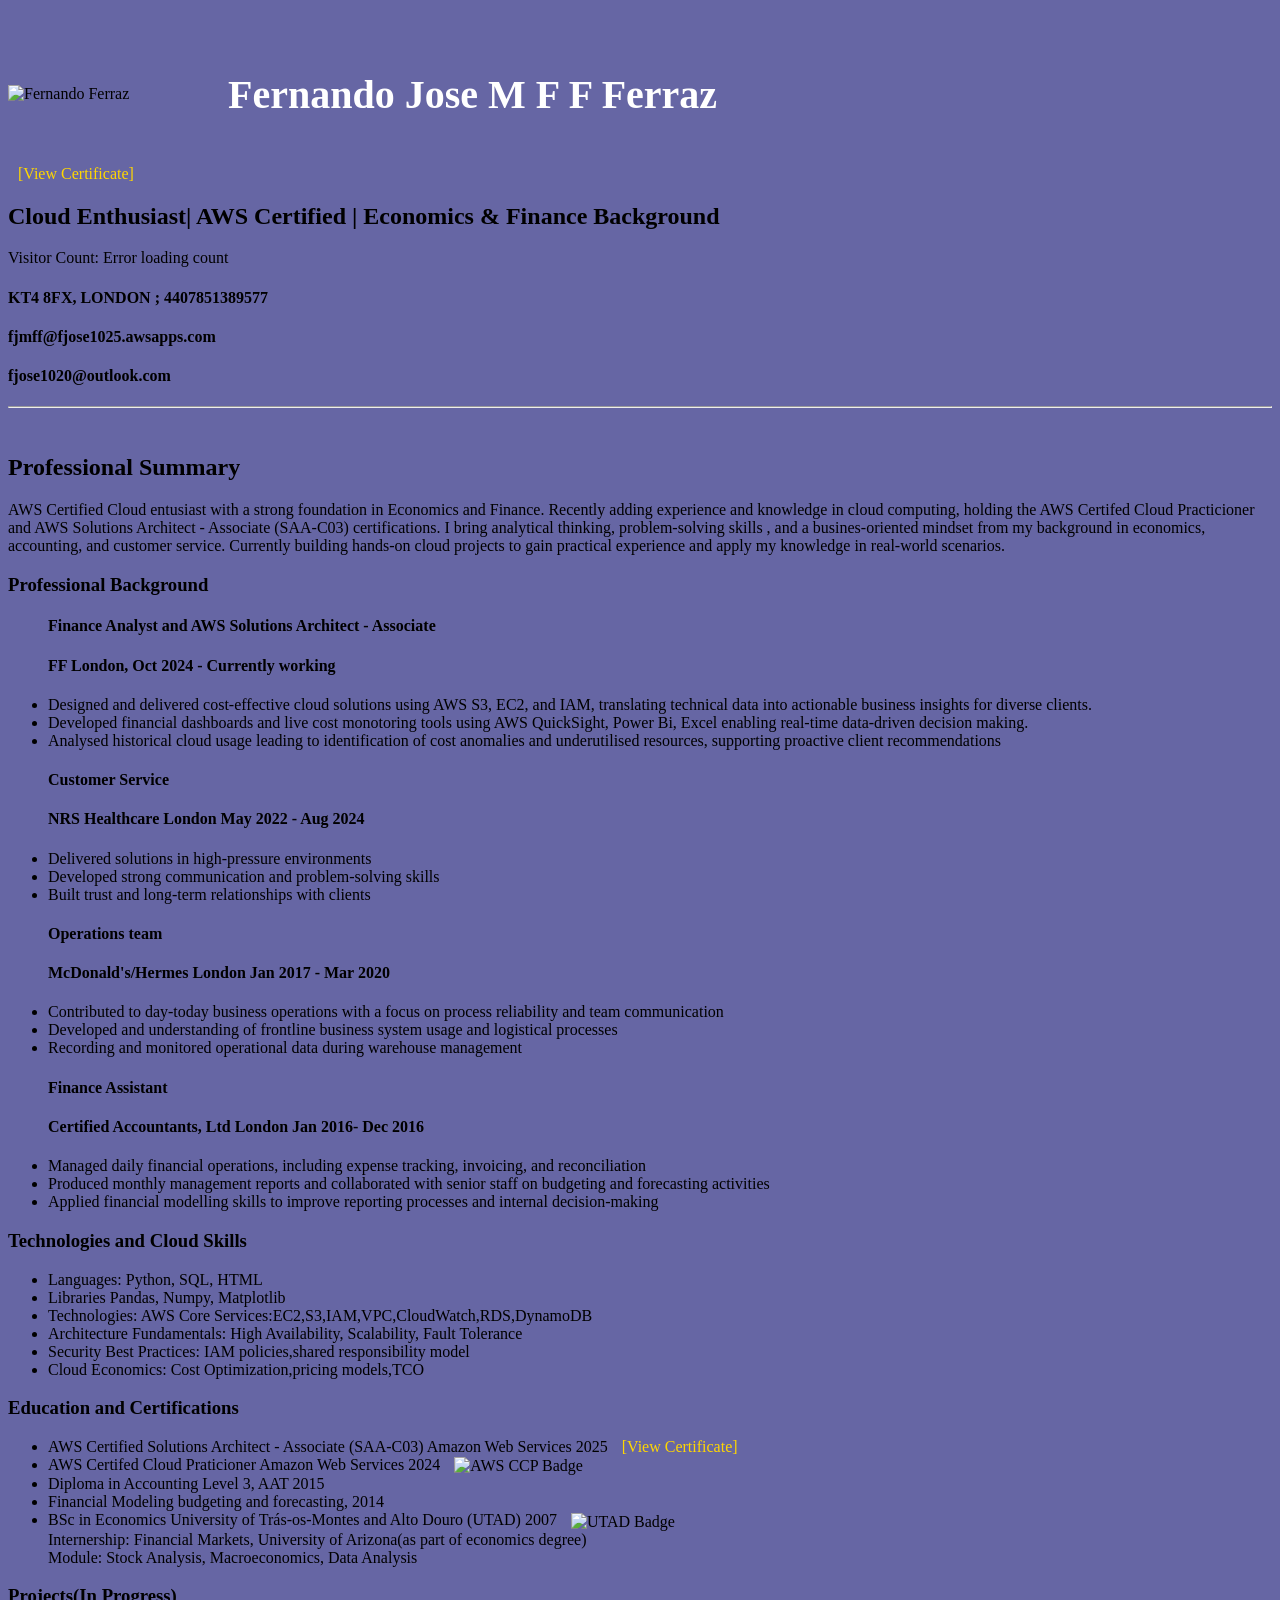
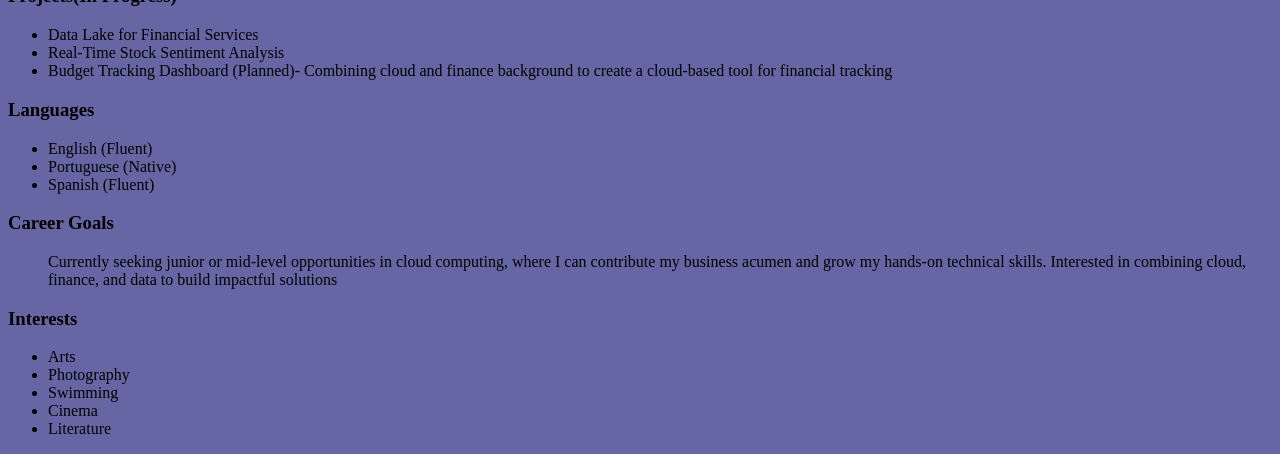
==== index.html @ d71dcdfb "Update CV website" ====
<!DOCTYPE html>
<html Lang="en">
<head>
</html><div id="header"></div>
<div class="left"></div>
<div class="stuff">
  <br><br>
  <head>
          <style>
      body {
        background-color: rgb(102, 102, 164);
      }
      .header-section {
        display: flex;
        align-items: center;
        gap: 20px;
        margin-bottom: 20px;
      }
      .name {
        font-size: 2.5em;
        font-weight: bold;
        color: white;
      }
     </style>

<div class="header-section">
  <img src="https://cvfinal2-resume-277541735040-eu-west-2.s3.eu-west-2.amazonaws.com/fernando-photo.JPG" alt="Fernando Ferraz" width="200">
  <h1 class="name">Fernando Jose M F F Ferraz</h1>
</div>

<a href="https://cvfinal2-resume-277541735040-eu-west-2.s3.eu-west-2.amazonaws.com/AWSCertificate.pdf" target="_blank" style="margin-left: 10px; color: #FFD700; text-decoration: none;">[View Certificate]</a>


  </head>
  
  <h2>Cloud Enthusiast| AWS Certified | Economics & Finance Background</h2>
  <p>Visitor Count: <span id="visitor-count">Loading...</span></p>
  <h4> KT4 8FX, LONDON ; 4407851389577</h4>
       <h4>fjmff@fjose1025.awsapps.com</h4>
       <h4>fjose1020@outlook.com</h4>


  </h2>
  <hr />
  <br>
  <h2>Professional Summary</h2>
  <p>AWS Certified Cloud entusiast with a strong foundation in Economics and Finance. Recently adding experience and knowledge in cloud computing, holding the AWS
  Certifed Cloud Practicioner and AWS Solutions Architect - Associate (SAA-C03) certifications. I bring analytical thinking, problem-solving skills
  , and a busines-oriented mindset from my background in economics, accounting, and customer service. Currently
  building hands-on cloud projects to gain practical experience and apply my knowledge in real-world scenarios.
  </p>
</p>
 </ul>
 <p class="head"><h3>Professional Background</h3></p>
  <ul>
    <P>
      <h4>Finance Analyst and AWS Solutions Architect - Associate</h4>
      <h4>FF London,  Oct 2024 - Currently working</h4>
   </p>
    <p>
    <li>Designed and delivered cost-effective cloud solutions using AWS S3, EC2, and IAM, translating
      technical data into actionable business insights for diverse clients.
    </li>
    <li>Developed financial dashboards and live cost monotoring tools using AWS QuickSight, Power Bi, Excel
      enabling real-time data-driven decision making.
    </li>
    <li>Analysed historical cloud usage leading to identification of cost anomalies and underutilised resources, supporting proactive client recommendations
    </li>
    </p>
    <p>
      <h4>Customer Service </h4>
      <h4>NRS Healthcare London May 2022 - Aug 2024</h4>
    </p>

    <p>
       <li>Delivered solutions in high-pressure environments</li>
       <li>Developed strong communication and problem-solving skills</li>
       <li>Built trust and long-term relationships with clients</li>
    </p>
      <h4>Operations team  </h4>
      <h4>McDonald's/Hermes London Jan 2017 - Mar 2020 </h4>

       <li>Contributed to day-today business operations with a focus on process reliability and team communication</li>
       <li>Developed and understanding of frontline business system usage and logistical processes</li>
       <li>Recording and monitored operational data during warehouse management</li>
   
       <h4>Finance Assistant  </h4>
       <h4>Certified Accountants, Ltd London Jan 2016- Dec 2016</h4>
       <p>
       <li>Managed daily financial operations, including expense tracking, invoicing, and reconciliation</li>
       <li>Produced monthly management reports and collaborated with senior staff on budgeting and forecasting activities</li>
        <li>Applied financial modelling skills to improve reporting processes and internal decision-making</li></pi>
        </ul>
      <h3>Technologies and Cloud Skills</h3>
  <ul>
    <li>Languages:                                         Python, SQL, HTML</li>
    <li>Libraries                                                  Pandas, Numpy, Matplotlib</li>
    <li>Technologies:               AWS Core Services:EC2,S3,IAM,VPC,CloudWatch,RDS,DynamoDB</li>
    <li>Architecture Fundamentals:           High Availability, Scalability, Fault Tolerance</li>
    <li>Security Best Practices:                    IAM policies,shared responsibility model</li>
    <li>Cloud Economics:                                Cost Optimization,pricing models,TCO</li>
</ul>
  
 <p>
  <h3>Education and Certifications</h3>
</p>
  <ul>
    <li>AWS Certified Solutions Architect - Associate (SAA-C03)
        Amazon Web Services 2025
        <a href="https://cvfinal2-resume-277541735040-eu-west-2.s3.eu-west-2.amazonaws.com/AWSCertificate.pdf" target="_blank" style="margin-left: 10px; color: #FFD700; text-decoration: none;">[View Certificate]</a>
    </li>
    <li>AWS Certifed Cloud Praticioner
        Amazon Web Services 2024
        <img src="path-to-your-ccp-badge.png" alt="AWS CCP Badge" width="80" style="margin-left: 10px; vertical-align: middle;">
    </li>
     <li>Diploma in Accounting Level 3, AAT 2015</li>
    </li>
    <li>Financial Modeling budgeting and forecasting, 2014
    </li>
     <li>BSc in Economics
        University of Trás-os-Montes and Alto Douro (UTAD) 2007
        <img src="path-to-your-university-badge.png" alt="UTAD Badge" width="80" style="margin-left: 10px; vertical-align: middle;">
           <br>Internership: Financial Markets, University of Arizona(as part of economics
           degree)
           <br>Module: Stock Analysis, Macroeconomics, Data Analysis</li>
          </ul>

  <h3>Projects(In Progress)</h3>
  <ul>
    

    <li>Data Lake for Financial Services</li>
    <li>Real-Time Stock Sentiment Analysis</li>
    </li>
    <li>Budget Tracking Dashboard (Planned)- Combining cloud and finance background
        to create a cloud-based tool for financial tracking
    </li>
  </ul> 
   
  
        <p class="head"><h3>Languages</h3></p>
  
        <ul>
        <li>English (Fluent)</li>

        <li>Portuguese (Native)</li>
        <li>Spanish (Fluent)</li>
        </ul>

  <p class="head"><h3>Career Goals</h3></p>
<p>
   <ul>
    Currently seeking junior or mid-level opportunities in cloud computing, where I can
    contribute my business acumen and grow my hands-on technical skills. Interested in 
    combining cloud, finance, and data to build impactful solutions
   </ul>
</p>



<p class="head"><h3>Interests</h3></p>
   <ul>
    <li>Arts</li>
    <li>Photography</li>
    <li>Swimming</li>
    <li>Cinema</li>
    <li>Literature</li>
  </ul>

<script>
// Fetch visitor count from API
fetch('https://w55qt4i61k.execute-api.eu-west-2.amazonaws.com/Prod/visitor-count/')
  .then(response => response.json())
  .then(data => {
    document.getElementById('visitor-count').textContent = data.count;
  })
  .catch(error => {
    console.error('Error:', error);
    document.getElementById('visitor-count').textContent = 'Error loading count';
  });
</script>
</body>
</html>
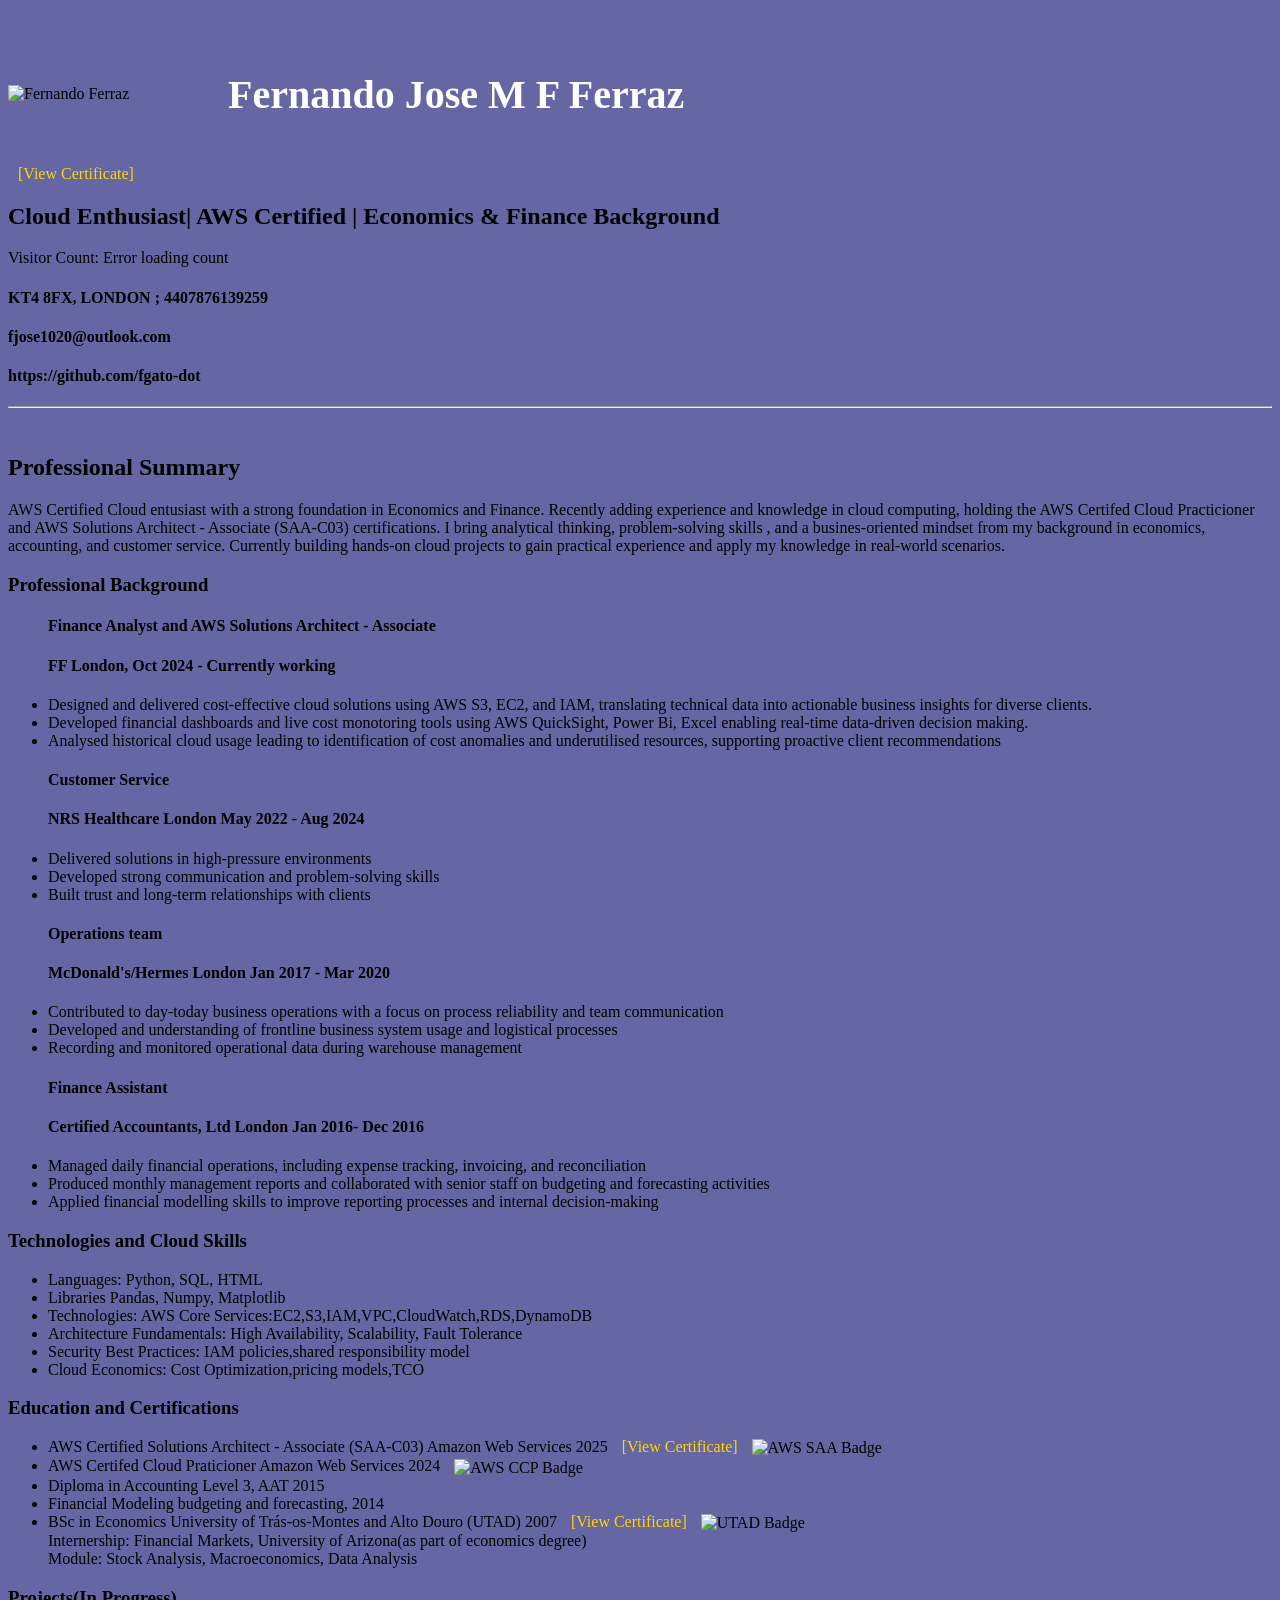
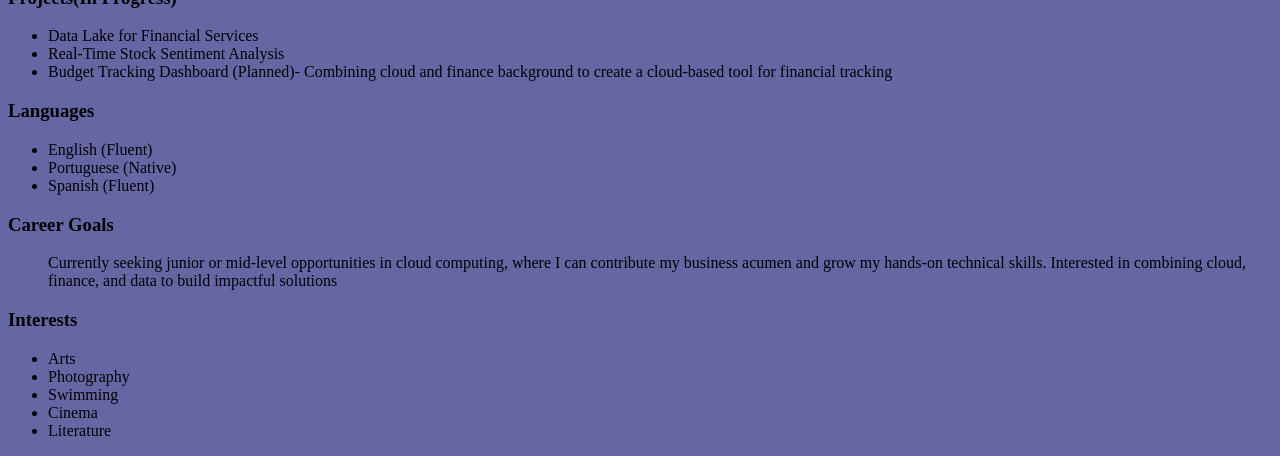
==== commit 2bb050ba: "Add files via upload" ====
--- a/index.html
+++ b/index.html
@@ -25,7 +25,7 @@
 
 <div class="header-section">
   <img src="https://cvfinal2-resume-277541735040-eu-west-2.s3.eu-west-2.amazonaws.com/fernando-photo.JPG" alt="Fernando Ferraz" width="200">
-  <h1 class="name">Fernando Jose M F F Ferraz</h1>
+  <h1 class="name">Fernando Jose M F Ferraz</h1>
 </div>
 
 <a href="https://cvfinal2-resume-277541735040-eu-west-2.s3.eu-west-2.amazonaws.com/AWSCertificate.pdf" target="_blank" style="margin-left: 10px; color: #FFD700; text-decoration: none;">[View Certificate]</a>
@@ -35,10 +35,11 @@
   
   <h2>Cloud Enthusiast| AWS Certified | Economics & Finance Background</h2>
   <p>Visitor Count: <span id="visitor-count">Loading...</span></p>
-  <h4> KT4 8FX, LONDON ; 4407851389577</h4>
-       <h4>fjmff@fjose1025.awsapps.com</h4>
+  <h4> KT4 8FX, LONDON ; 4407876139259</h4>
+      
        <h4>fjose1020@outlook.com</h4>
-
+       <h4>https://github.com/fgato-dot</h4>
+       
 
   </h2>
   <hr />
@@ -108,10 +109,11 @@
     <li>AWS Certified Solutions Architect - Associate (SAA-C03)
         Amazon Web Services 2025
         <a href="https://cvfinal2-resume-277541735040-eu-west-2.s3.eu-west-2.amazonaws.com/AWSCertificate.pdf" target="_blank" style="margin-left: 10px; color: #FFD700; text-decoration: none;">[View Certificate]</a>
+        <img src="https://cvfinal2-resume-277541735040-eu-west-2.s3.eu-west-2.amazonaws.com/aws-certified-solutions-architect-associate.png" alt="AWS SAA Badge" width="80" style="margin-left: 10px; vertical-align: middle;">
     </li>
     <li>AWS Certifed Cloud Praticioner
         Amazon Web Services 2024
-        <img src="path-to-your-ccp-badge.png" alt="AWS CCP Badge" width="80" style="margin-left: 10px; vertical-align: middle;">
+        <img src="https://cvfinal2-resume-277541735040-eu-west-2.s3.eu-west-2.amazonaws.com/aws-certified-cloud-practitioner.png" alt="AWS CCP Badge" width="80" style="margin-left: 10px; vertical-align: middle;">
     </li>
      <li>Diploma in Accounting Level 3, AAT 2015</li>
     </li>
@@ -119,7 +121,8 @@
     </li>
      <li>BSc in Economics
         University of Trás-os-Montes and Alto Douro (UTAD) 2007
-        <img src="path-to-your-university-badge.png" alt="UTAD Badge" width="80" style="margin-left: 10px; vertical-align: middle;">
+        <a href="https://cvfinal2-resume-277541735040-eu-west-2.s3.eu-west-2.amazonaws.com/My%20Economics%20Certificate.jpg" target="_blank" style="margin-left: 10px; color: #FFD700; text-decoration: none;">[View Certificate]</a>
+        <img src="https://cvfinal2-resume-277541735040-eu-west-2.s3.eu-west-2.amazonaws.com/Utad%20Badge.png" alt="UTAD Badge" width="80" style="margin-left: 10px; vertical-align: middle;">
            <br>Internership: Financial Markets, University of Arizona(as part of economics
            degree)
            <br>Module: Stock Analysis, Macroeconomics, Data Analysis</li>
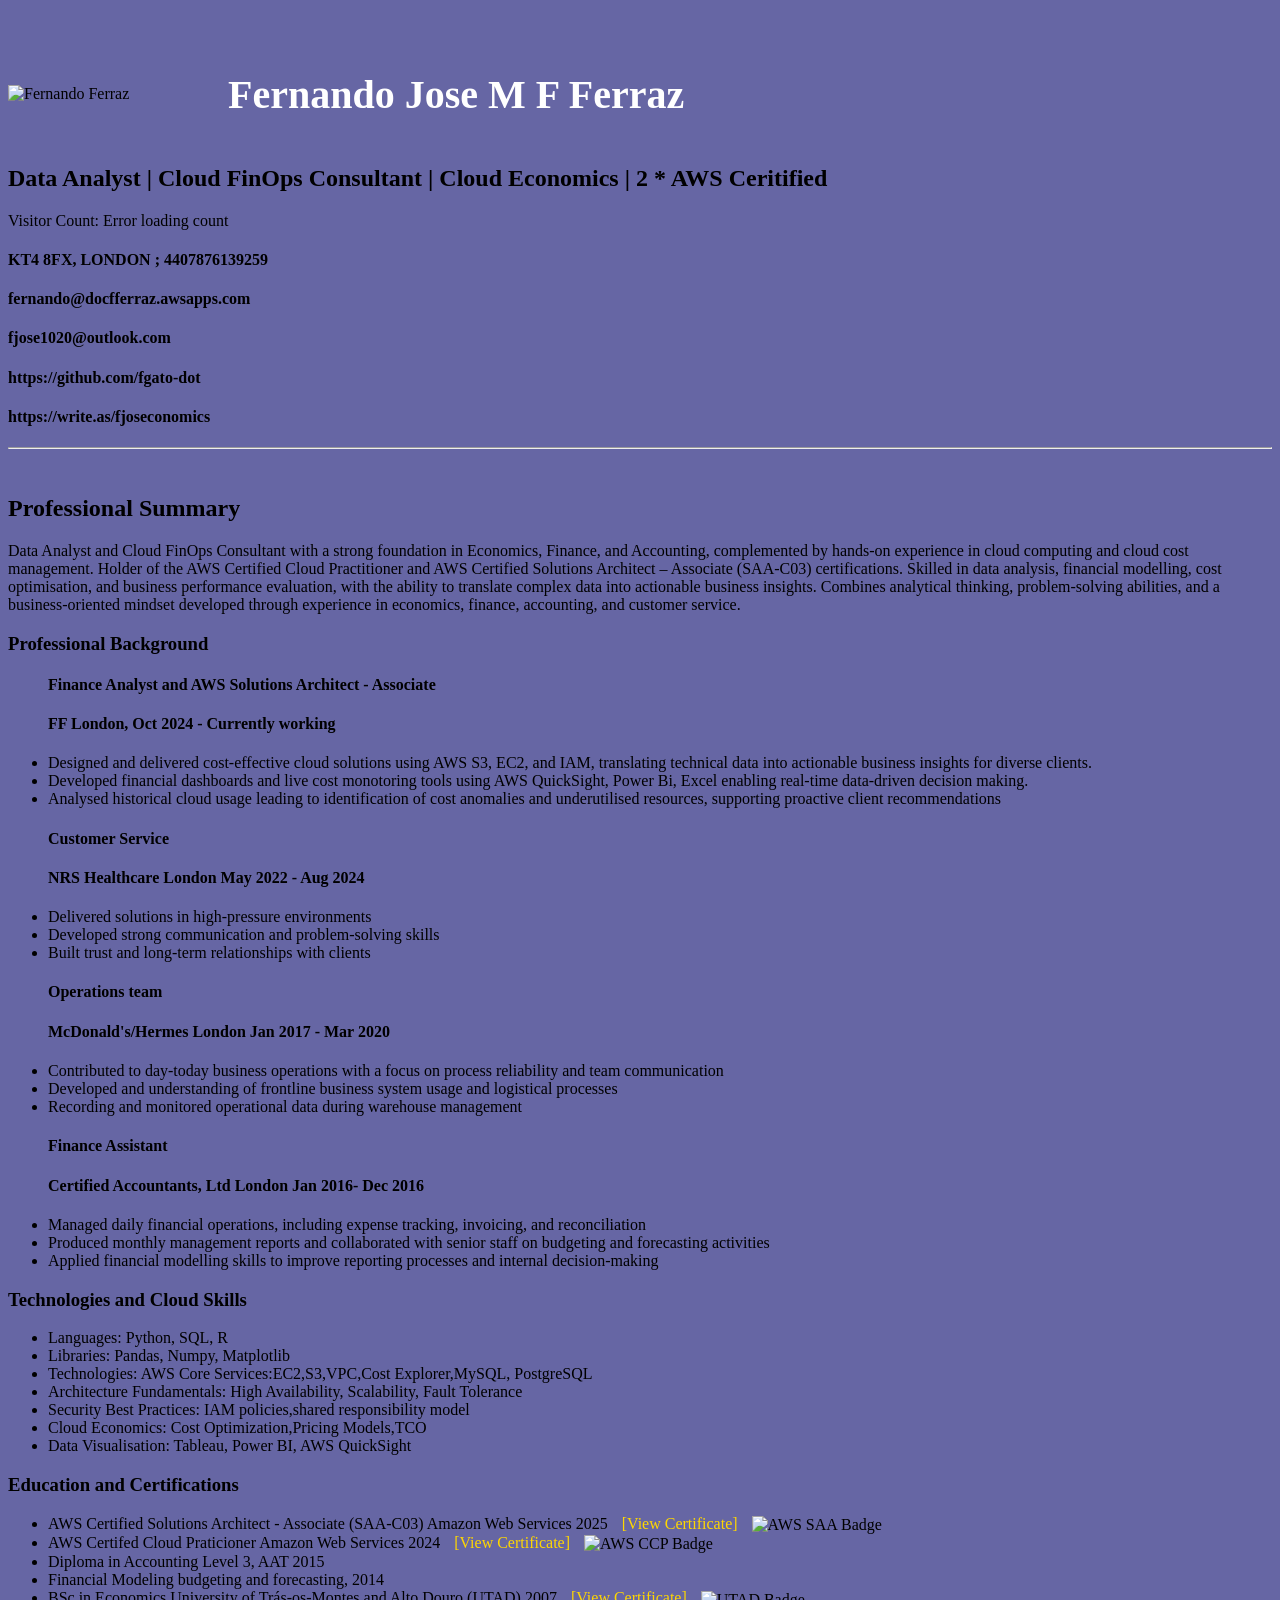
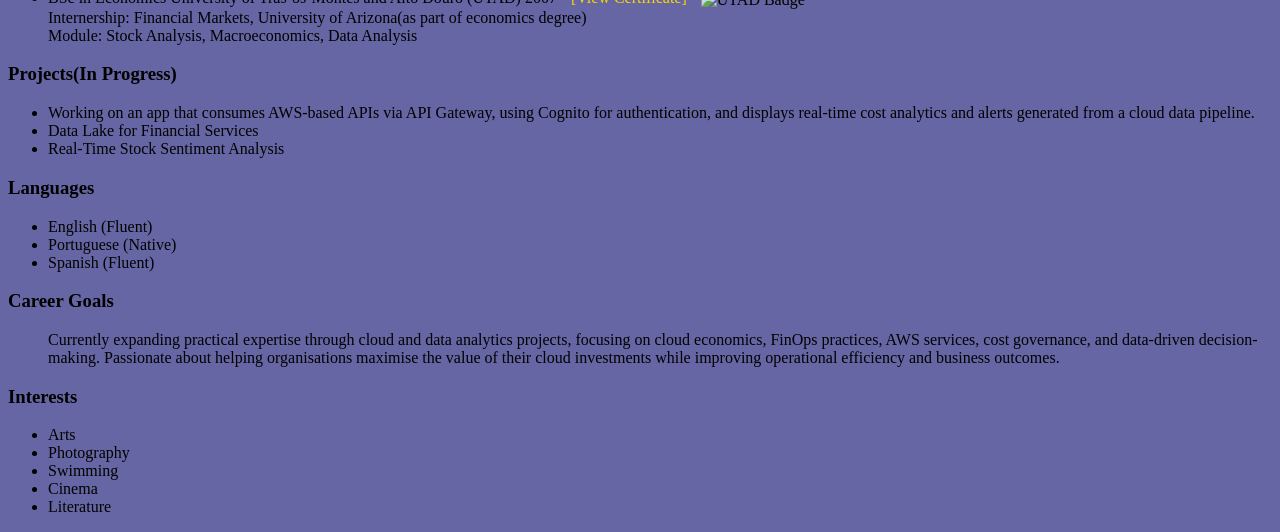
==== commit c18e7502: "Initial website upload" ====
--- a/index.html
+++ b/index.html
@@ -24,31 +24,33 @@
      </style>
 
 <div class="header-section">
-  <img src="https://cvfinal2-resume-277541735040-eu-west-2.s3.eu-west-2.amazonaws.com/fernando-photo.JPG" alt="Fernando Ferraz" width="200">
+  <img src="https://s3.eu-west-2.amazonaws.com/docfferraz.site/fernando-photo.JPG" alt="Fernando Ferraz" width="200">
   <h1 class="name">Fernando Jose M F Ferraz</h1>
 </div>
-
-<a href="https://cvfinal2-resume-277541735040-eu-west-2.s3.eu-west-2.amazonaws.com/AWSCertificate.pdf" target="_blank" style="margin-left: 10px; color: #FFD700; text-decoration: none;">[View Certificate]</a>
 
 
   </head>
   
-  <h2>Cloud Enthusiast| AWS Certified | Economics & Finance Background</h2>
+  <h2>Data Analyst | Cloud FinOps Consultant | Cloud Economics  | 2 * AWS Ceritified</h2>
   <p>Visitor Count: <span id="visitor-count">Loading...</span></p>
   <h4> KT4 8FX, LONDON ; 4407876139259</h4>
       
+       <h4>fernando@docfferraz.awsapps.com<h4></h4>
+
        <h4>fjose1020@outlook.com</h4>
+
        <h4>https://github.com/fgato-dot</h4>
+       <h4>https://write.as/fjoseconomics</h4>
+       
+       
        
 
   </h2>
   <hr />
   <br>
   <h2>Professional Summary</h2>
-  <p>AWS Certified Cloud entusiast with a strong foundation in Economics and Finance. Recently adding experience and knowledge in cloud computing, holding the AWS
-  Certifed Cloud Practicioner and AWS Solutions Architect - Associate (SAA-C03) certifications. I bring analytical thinking, problem-solving skills
-  , and a busines-oriented mindset from my background in economics, accounting, and customer service. Currently
-  building hands-on cloud projects to gain practical experience and apply my knowledge in real-world scenarios.
+  <p>Data Analyst and Cloud FinOps Consultant with a strong foundation in Economics, Finance, and Accounting, complemented by hands-on experience in cloud computing and cloud cost management. Holder of the AWS Certified Cloud Practitioner and AWS Certified Solutions Architect – Associate (SAA-C03) certifications.
+Skilled in data analysis, financial modelling, cost optimisation, and business performance evaluation, with the ability to translate complex data into actionable business insights. Combines analytical thinking, problem-solving abilities, and a business-oriented mindset developed through experience in economics, finance, accounting, and customer service.
   </p>
 </p>
  </ul>
@@ -94,12 +96,13 @@
         </ul>
       <h3>Technologies and Cloud Skills</h3>
   <ul>
-    <li>Languages:                                         Python, SQL, HTML</li>
-    <li>Libraries                                                  Pandas, Numpy, Matplotlib</li>
-    <li>Technologies:               AWS Core Services:EC2,S3,IAM,VPC,CloudWatch,RDS,DynamoDB</li>
+    <li>Languages:                                                            Python, SQL, R</li>
+    <li>Libraries:                                                 Pandas, Numpy, Matplotlib</li>
+    <li>Technologies:           AWS Core Services:EC2,S3,VPC,Cost Explorer,MySQL, PostgreSQL</li>
     <li>Architecture Fundamentals:           High Availability, Scalability, Fault Tolerance</li>
     <li>Security Best Practices:                    IAM policies,shared responsibility model</li>
-    <li>Cloud Economics:                                Cost Optimization,pricing models,TCO</li>
+    <li>Cloud Economics:                                Cost Optimization,Pricing Models,TCO</li>
+    <li>Data Visualisation:                                Tableau, Power BI, AWS QuickSight</li>
 </ul>
   
  <p>
@@ -108,12 +111,13 @@
   <ul>
     <li>AWS Certified Solutions Architect - Associate (SAA-C03)
         Amazon Web Services 2025
-        <a href="https://cvfinal2-resume-277541735040-eu-west-2.s3.eu-west-2.amazonaws.com/AWSCertificate.pdf" target="_blank" style="margin-left: 10px; color: #FFD700; text-decoration: none;">[View Certificate]</a>
-        <img src="https://cvfinal2-resume-277541735040-eu-west-2.s3.eu-west-2.amazonaws.com/aws-certified-solutions-architect-associate.png" alt="AWS SAA Badge" width="80" style="margin-left: 10px; vertical-align: middle;">
+        <a href="https://s3.eu-west-2.amazonaws.com/docfferraz.site/AWSCertificate.pdf" target="_blank" style="margin-left: 10px; color: #FFD700; text-decoration: none;">[View Certificate]</a>
+        <img src="https://s3.eu-west-2.amazonaws.com/docfferraz.site/aws-certified-solutions-architect-associate.png" alt="AWS SAA Badge" width="80" style="margin-left: 10px; vertical-align: middle;">
     </li>
     <li>AWS Certifed Cloud Praticioner
         Amazon Web Services 2024
-        <img src="https://cvfinal2-resume-277541735040-eu-west-2.s3.eu-west-2.amazonaws.com/aws-certified-cloud-practitioner.png" alt="AWS CCP Badge" width="80" style="margin-left: 10px; vertical-align: middle;">
+        <a href="https://s3.eu-west-2.amazonaws.com/docfferraz.site/AWSCloudPractitionerCertificate.pdf" target="_blank" style="margin-left: 10px; color: #FFD700; text-decoration: none;">[View Certificate]</a>
+        <img src="https://s3.eu-west-2.amazonaws.com/docfferraz.site/aws-certified-cloud-practitioner.png" alt="AWS CCP Badge" width="80" style="margin-left: 10px; vertical-align: middle;">
     </li>
      <li>Diploma in Accounting Level 3, AAT 2015</li>
     </li>
@@ -121,8 +125,8 @@
     </li>
      <li>BSc in Economics
         University of Trás-os-Montes and Alto Douro (UTAD) 2007
-        <a href="https://cvfinal2-resume-277541735040-eu-west-2.s3.eu-west-2.amazonaws.com/My%20Economics%20Certificate.jpg" target="_blank" style="margin-left: 10px; color: #FFD700; text-decoration: none;">[View Certificate]</a>
-        <img src="https://cvfinal2-resume-277541735040-eu-west-2.s3.eu-west-2.amazonaws.com/Utad%20Badge.png" alt="UTAD Badge" width="80" style="margin-left: 10px; vertical-align: middle;">
+        <a href="https://s3.eu-west-2.amazonaws.com/docfferraz.site/My%20Economics%20Certificate.jpg" target="_blank" style="margin-left: 10px; color: #FFD700; text-decoration: none;">[View Certificate]</a>
+        <img src="https://s3.eu-west-2.amazonaws.com/docfferraz.site/Utad%20Badge.png" alt="UTAD Badge" width="80" style="margin-left: 10px; vertical-align: middle;">
            <br>Internership: Financial Markets, University of Arizona(as part of economics
            degree)
            <br>Module: Stock Analysis, Macroeconomics, Data Analysis</li>
@@ -131,13 +135,10 @@
   <h3>Projects(In Progress)</h3>
   <ul>
     
-
+    <li>Working on an app that consumes AWS-based APIs via API Gateway, using Cognito for authentication, and displays real-time cost analytics and alerts generated from a cloud data pipeline.
     <li>Data Lake for Financial Services</li>
     <li>Real-Time Stock Sentiment Analysis</li>
-    </li>
-    <li>Budget Tracking Dashboard (Planned)- Combining cloud and finance background
-        to create a cloud-based tool for financial tracking
-    </li>
+    
   </ul> 
    
   
@@ -153,9 +154,7 @@
   <p class="head"><h3>Career Goals</h3></p>
 <p>
    <ul>
-    Currently seeking junior or mid-level opportunities in cloud computing, where I can
-    contribute my business acumen and grow my hands-on technical skills. Interested in 
-    combining cloud, finance, and data to build impactful solutions
+    Currently expanding practical expertise through cloud and data analytics projects, focusing on cloud economics, FinOps practices, AWS services, cost governance, and data-driven decision-making. Passionate about helping organisations maximise the value of their cloud investments while improving operational efficiency and business outcomes.
    </ul>
 </p>
 
@@ -172,7 +171,7 @@
 
 <script>
 // Fetch visitor count from API
-fetch('https://w55qt4i61k.execute-api.eu-west-2.amazonaws.com/Prod/visitor-count/')
+fetch('https://izisl1lxw4.execute-api.eu-west-2.amazonaws.com/visitor-count')
   .then(response => response.json())
   .then(data => {
     document.getElementById('visitor-count').textContent = data.count;
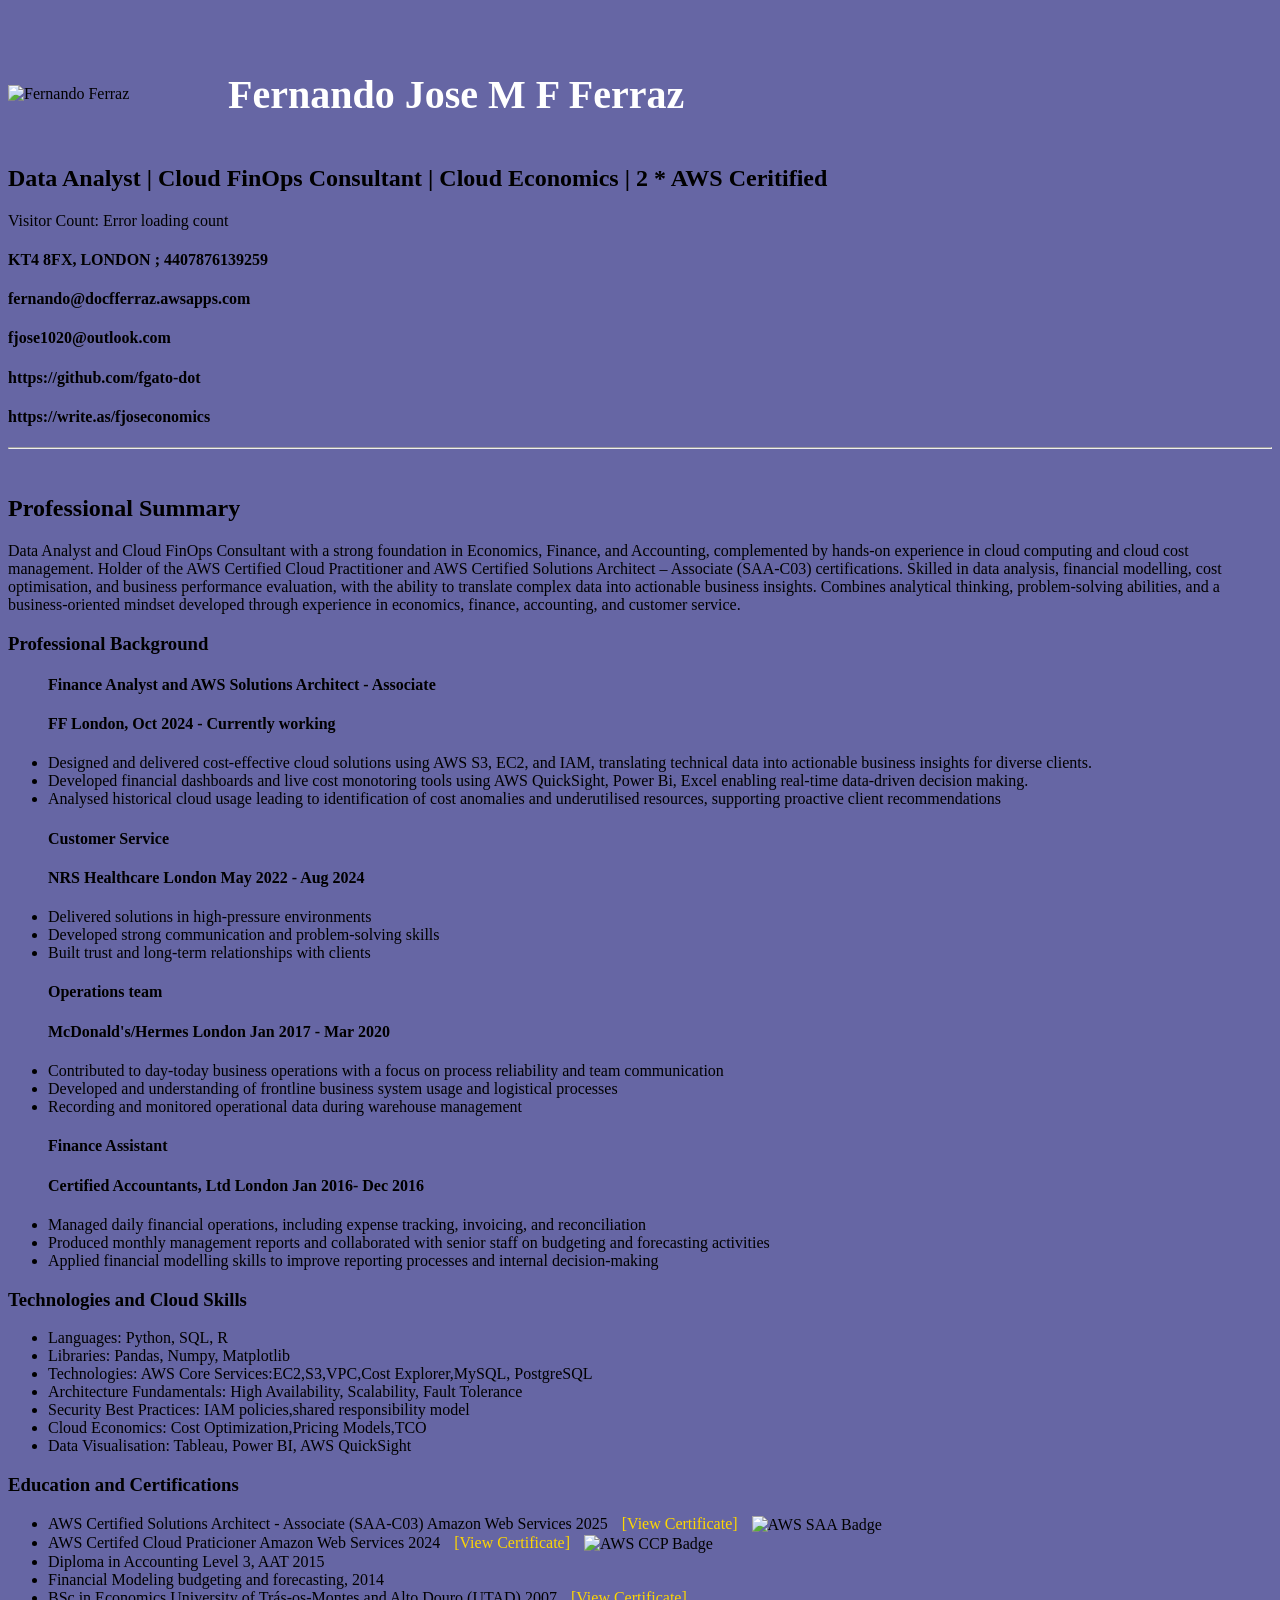
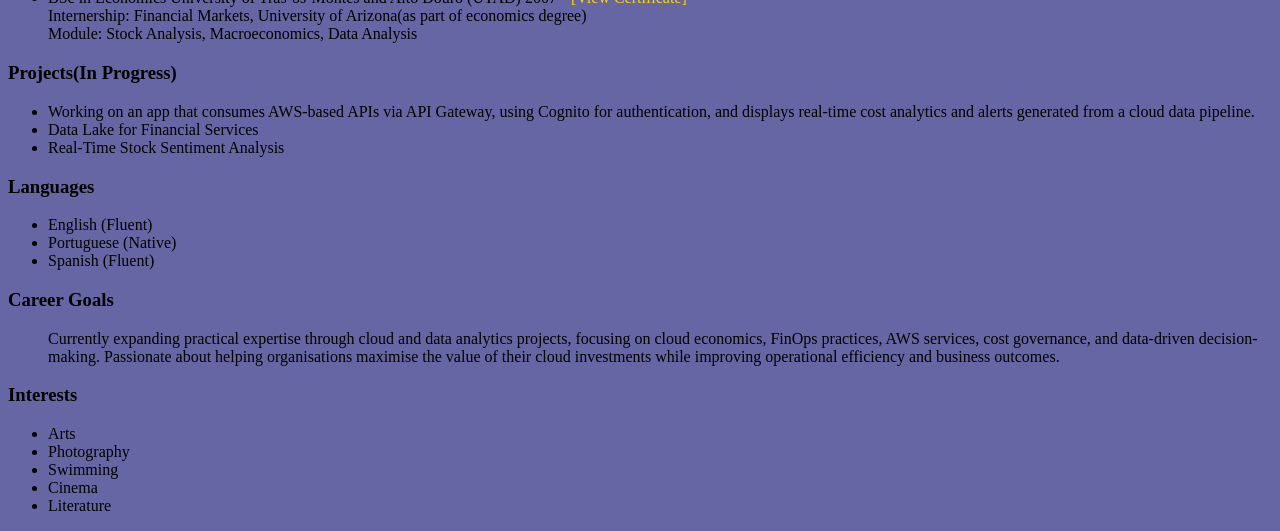
==== commit 4bbd1075: "Remove UTAD badge temporarily" ====
--- a/index.html
+++ b/index.html
@@ -24,7 +24,7 @@
      </style>
 
 <div class="header-section">
-  <img src="https://s3.eu-west-2.amazonaws.com/docfferraz.site/fernando-photo.JPG" alt="Fernando Ferraz" width="200">
+  <img src="https://s3.eu-west-2.amazonaws.com/docfferraz.site/fernando-photo.jpg" alt="Fernando Ferraz" width="200">
   <h1 class="name">Fernando Jose M F Ferraz</h1>
 </div>
 
@@ -126,7 +126,6 @@
      <li>BSc in Economics
         University of Trás-os-Montes and Alto Douro (UTAD) 2007
         <a href="https://s3.eu-west-2.amazonaws.com/docfferraz.site/My%20Economics%20Certificate.jpg" target="_blank" style="margin-left: 10px; color: #FFD700; text-decoration: none;">[View Certificate]</a>
-        <img src="https://s3.eu-west-2.amazonaws.com/docfferraz.site/Utad%20Badge.png" alt="UTAD Badge" width="80" style="margin-left: 10px; vertical-align: middle;">
            <br>Internership: Financial Markets, University of Arizona(as part of economics
            degree)
            <br>Module: Stock Analysis, Macroeconomics, Data Analysis</li>
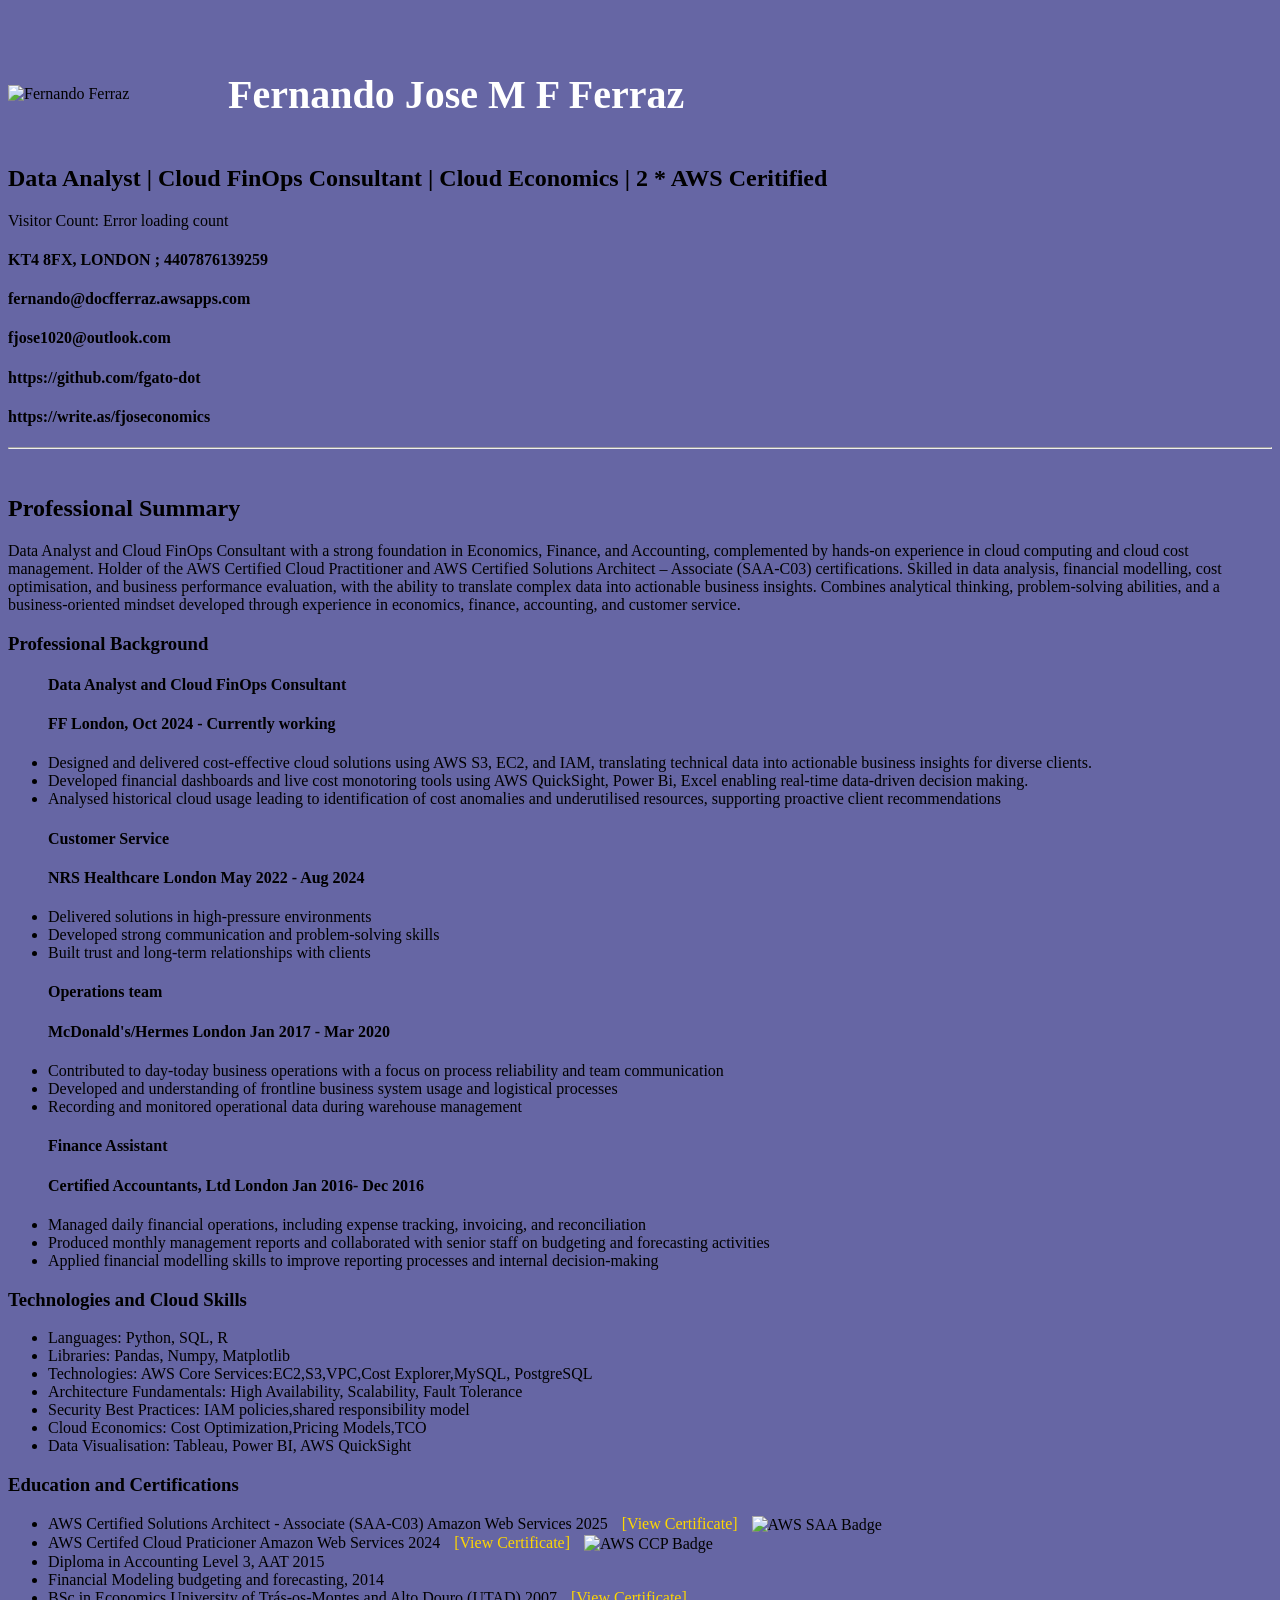
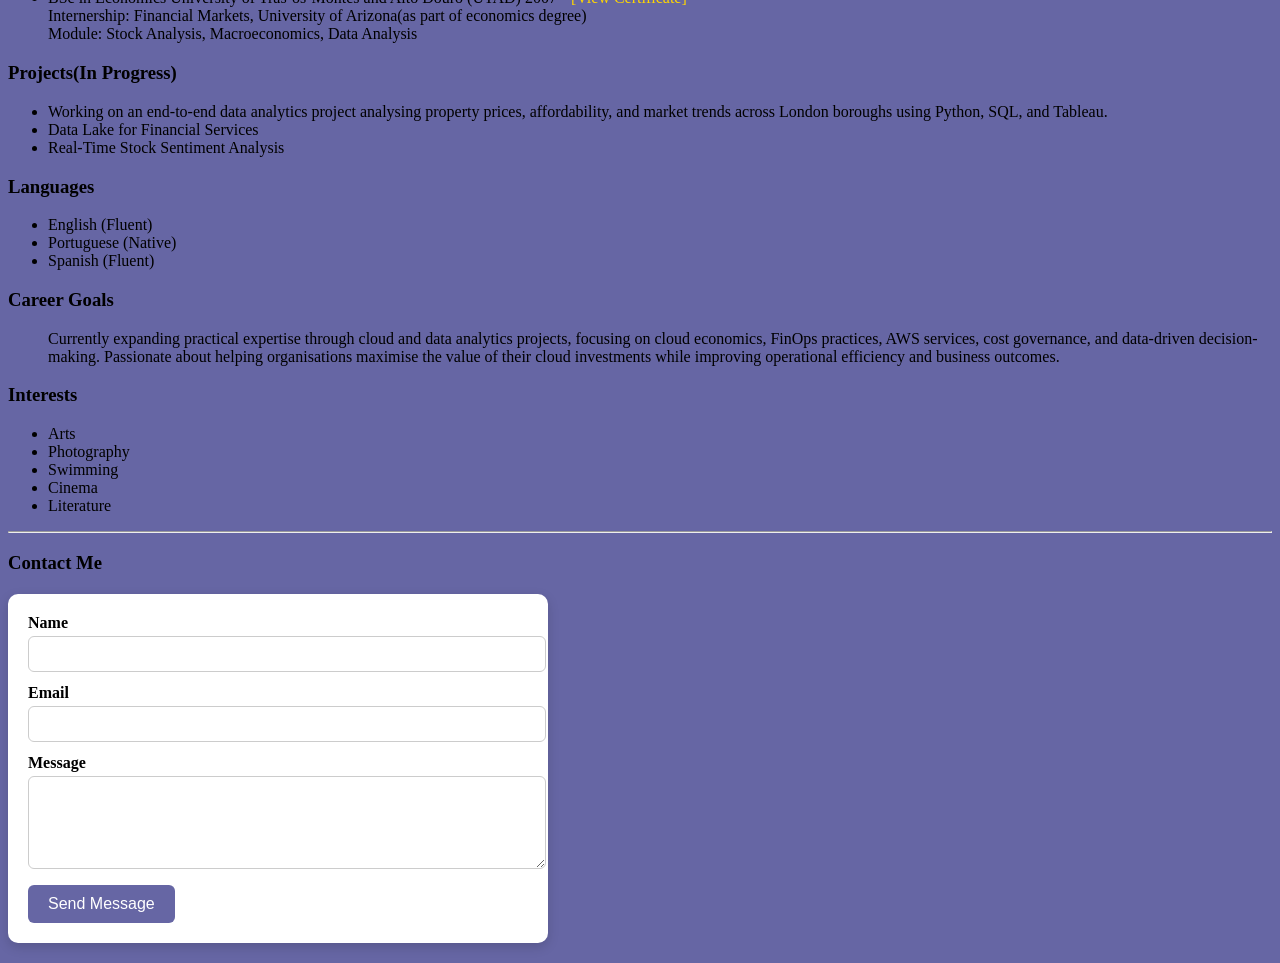
==== commit a1000448: "Add contact form with Formspree integration" ====
--- a/index.html
+++ b/index.html
@@ -57,7 +57,7 @@
  <p class="head"><h3>Professional Background</h3></p>
   <ul>
     <P>
-      <h4>Finance Analyst and AWS Solutions Architect - Associate</h4>
+      <h4>Data Analyst and Cloud FinOps Consultant</h4>
       <h4>FF London,  Oct 2024 - Currently working</h4>
    </p>
     <p>
@@ -134,7 +134,7 @@
   <h3>Projects(In Progress)</h3>
   <ul>
     
-    <li>Working on an app that consumes AWS-based APIs via API Gateway, using Cognito for authentication, and displays real-time cost analytics and alerts generated from a cloud data pipeline.
+    <li>Working on an end-to-end data analytics project analysing property prices, affordability, and market trends across London boroughs using Python, SQL, and Tableau.</li>
     <li>Data Lake for Financial Services</li>
     <li>Real-Time Stock Sentiment Analysis</li>
     
@@ -167,6 +167,29 @@
     <li>Cinema</li>
     <li>Literature</li>
   </ul>
+
+<hr />
+<h3>Contact Me</h3>
+<div style="background:#fff;padding:20px;border-radius:10px;max-width:500px;box-shadow:0 4px 12px rgba(0,0,0,0.15);margin:20px 0;">
+  <form action="https://formspree.io/f/maqroopo" method="POST">
+    <div style="margin-bottom:12px;">
+      <label style="display:block;font-weight:bold;margin-bottom:4px;">Name</label>
+      <input type="text" name="name" required style="width:100%;padding:8px;border:1px solid #ccc;border-radius:6px;font-size:1em;">
+    </div>
+    <div style="margin-bottom:12px;">
+      <label style="display:block;font-weight:bold;margin-bottom:4px;">Email</label>
+      <input type="email" name="email" required style="width:100%;padding:8px;border:1px solid #ccc;border-radius:6px;font-size:1em;">
+    </div>
+    <div style="margin-bottom:12px;">
+      <label style="display:block;font-weight:bold;margin-bottom:4px;">Message</label>
+      <textarea name="message" required rows="5" style="width:100%;padding:8px;border:1px solid #ccc;border-radius:6px;font-size:1em;resize:vertical;"></textarea>
+    </div>
+    <button type="submit" style="background:#6666a4;color:white;border:none;padding:10px 20px;border-radius:6px;font-size:1em;cursor:pointer;">Send Message</button>
+
+  </form>
+</div>
+
+
 
 <script>
 // Fetch visitor count from API
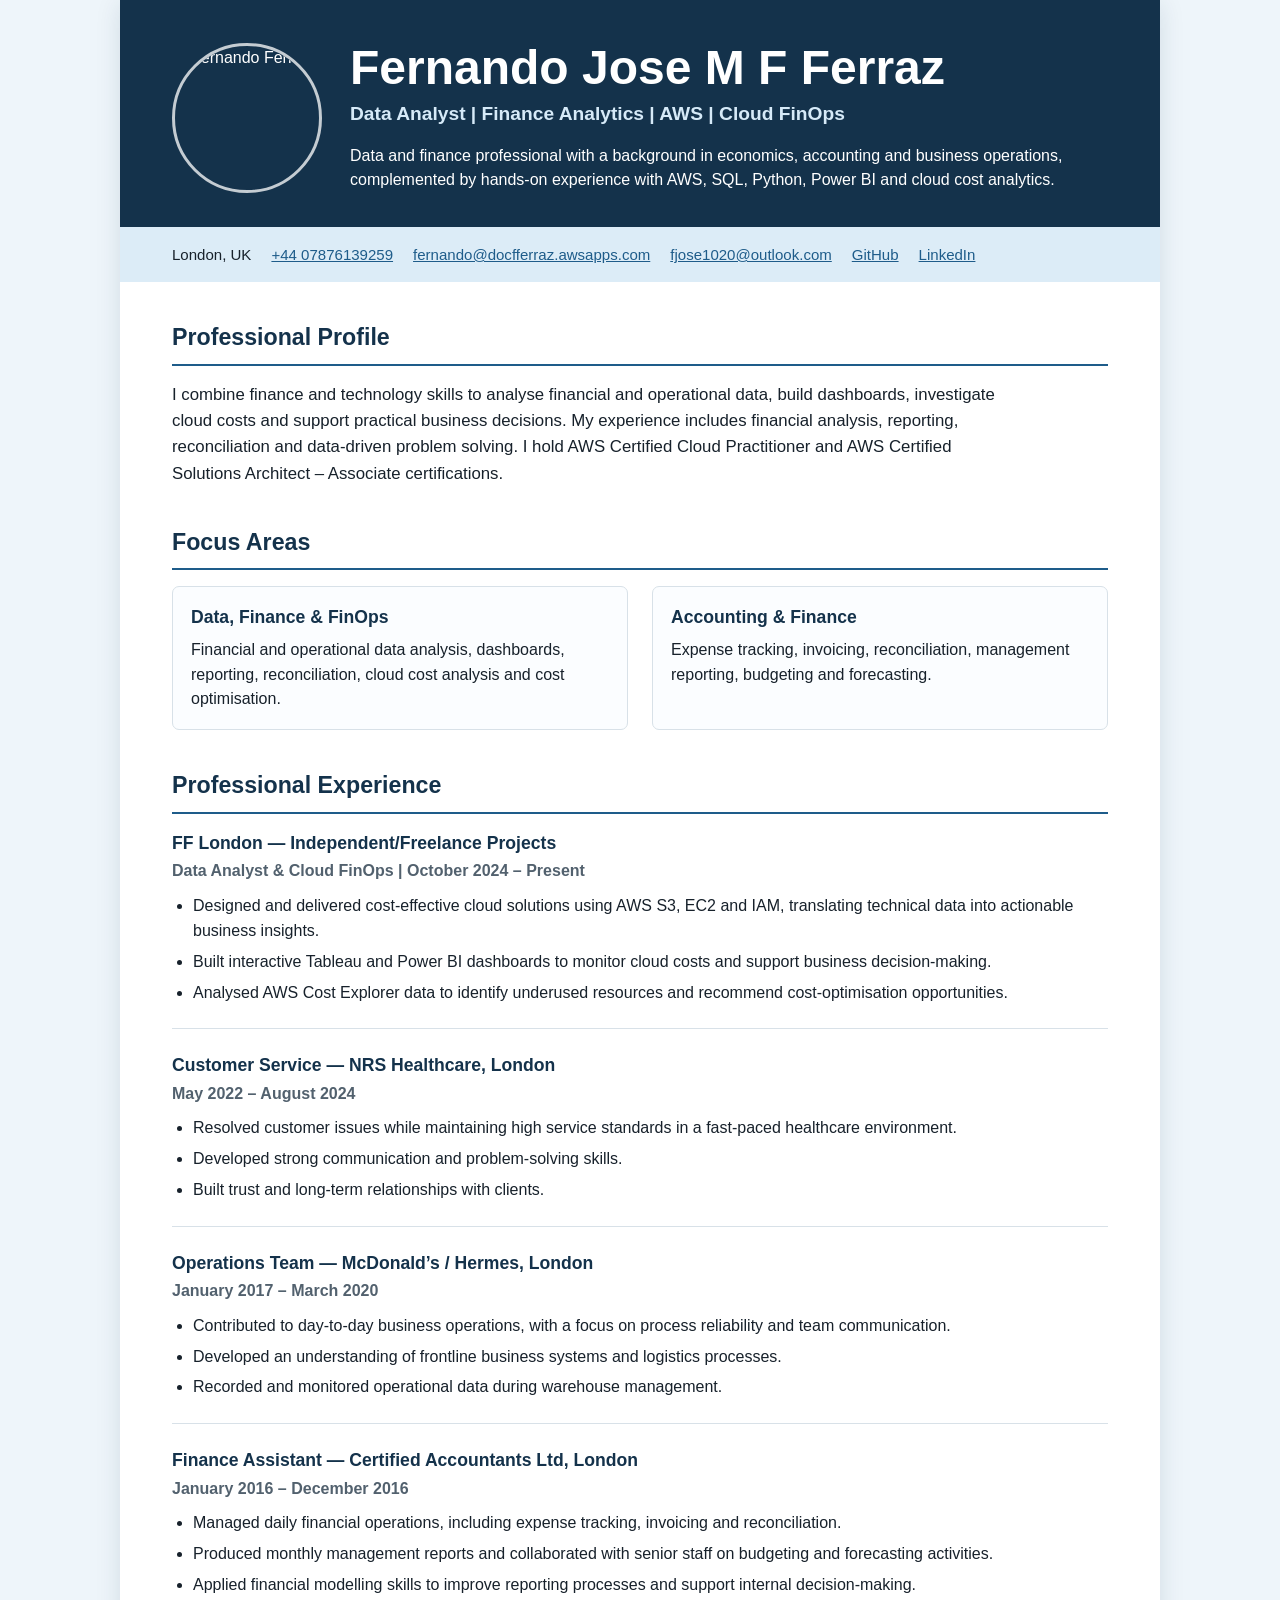
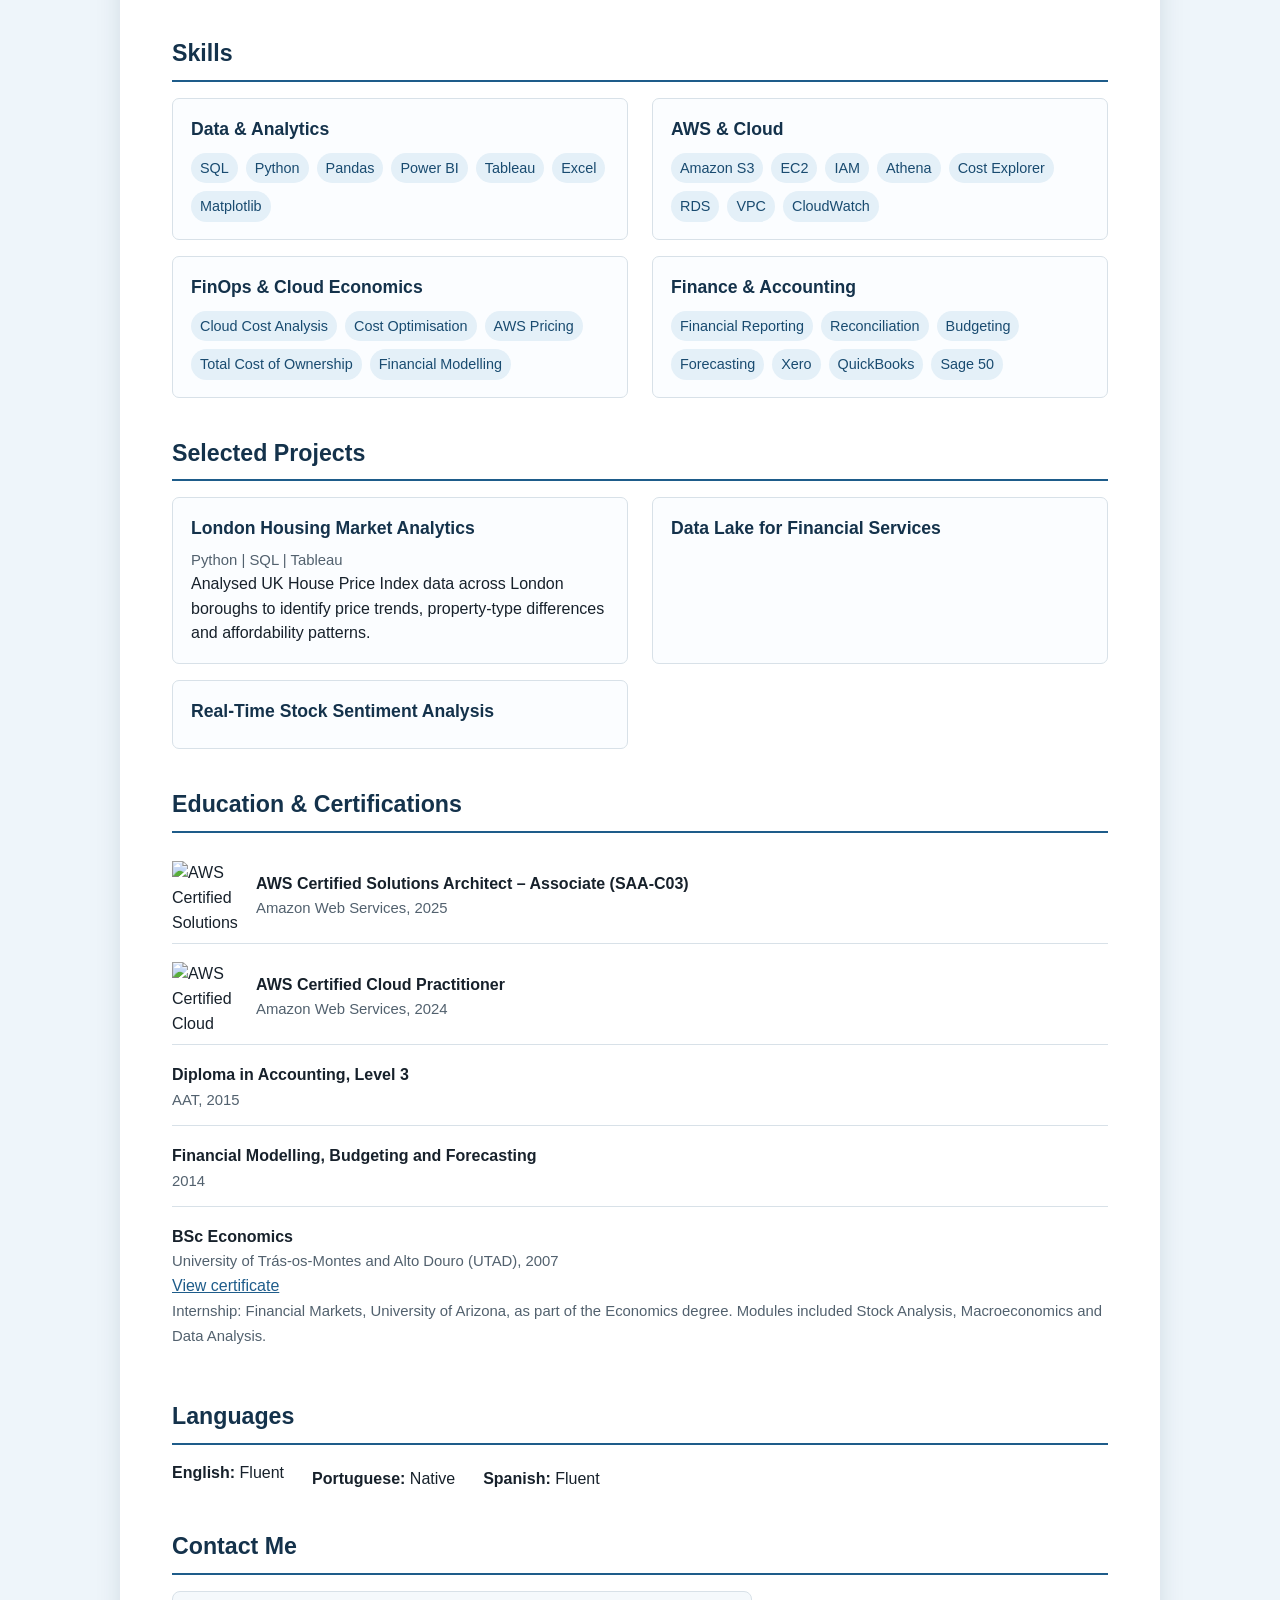
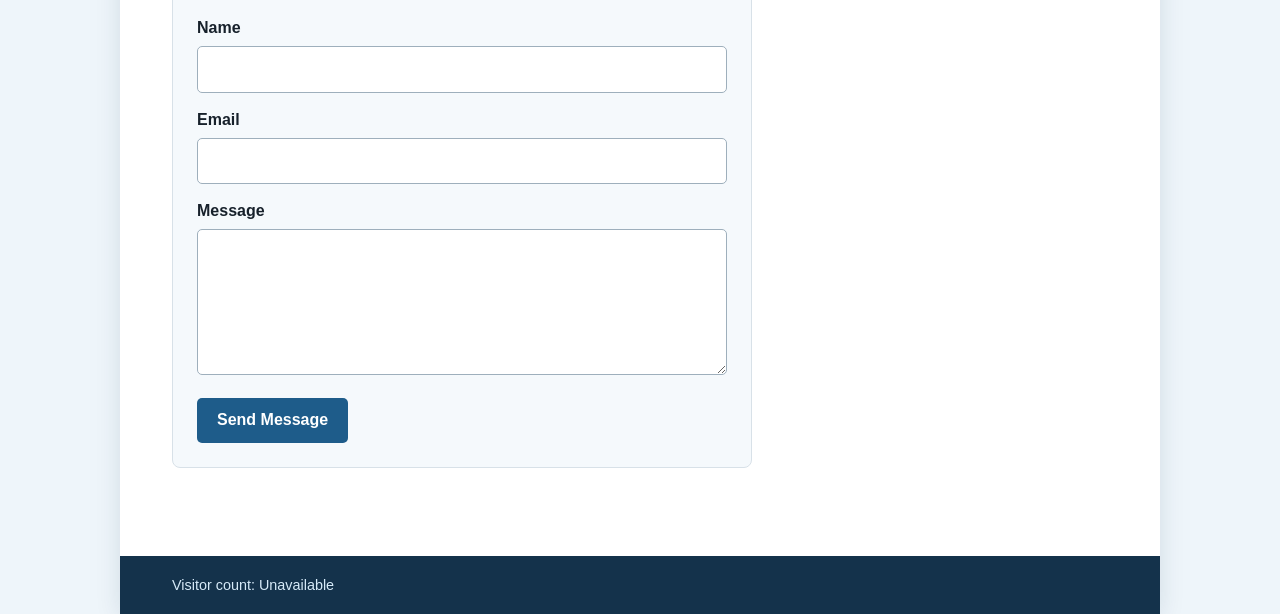
==== commit 296836e5: "cv replacement" ====
--- a/index.html
+++ b/index.html
@@ -1,207 +1,218 @@
 <!DOCTYPE html>
-<html Lang="en">
-<head>
-</html><div id="header"></div>
-<div class="left"></div>
-<div class="stuff">
-  <br><br>
-  <head>
-          <style>
-      body {
-        background-color: rgb(102, 102, 164);
-      }
-      .header-section {
-        display: flex;
-        align-items: center;
-        gap: 20px;
-        margin-bottom: 20px;
-      }
-      .name {
-        font-size: 2.5em;
-        font-weight: bold;
-        color: white;
-      }
-     </style>
-
-<div class="header-section">
-  <img src="https://s3.eu-west-2.amazonaws.com/docfferraz.site/fernando-photo.jpg" alt="Fernando Ferraz" width="200">
-  <h1 class="name">Fernando Jose M F Ferraz</h1>
-</div>
-
-
-  </head>
+<!-- saved from url=(0111)file:///C:/Users/Admin/Documents/Codex/2026-09-11/referenced-chatgpt-conversation-this-is-an/outputs/index.html -->
+<html lang="en-GB"><head><meta http-equiv="Content-Type" content="text/html; charset=UTF-8">
   
-  <h2>Data Analyst | Cloud FinOps Consultant | Cloud Economics  | 2 * AWS Ceritified</h2>
-  <p>Visitor Count: <span id="visitor-count">Loading...</span></p>
-  <h4> KT4 8FX, LONDON ; 4407876139259</h4>
-      
-       <h4>fernando@docfferraz.awsapps.com<h4></h4>
-
-       <h4>fjose1020@outlook.com</h4>
-
-       <h4>https://github.com/fgato-dot</h4>
-       <h4>https://write.as/fjoseconomics</h4>
-       
-       
-       
-
-  </h2>
-  <hr />
-  <br>
-  <h2>Professional Summary</h2>
-  <p>Data Analyst and Cloud FinOps Consultant with a strong foundation in Economics, Finance, and Accounting, complemented by hands-on experience in cloud computing and cloud cost management. Holder of the AWS Certified Cloud Practitioner and AWS Certified Solutions Architect – Associate (SAA-C03) certifications.
-Skilled in data analysis, financial modelling, cost optimisation, and business performance evaluation, with the ability to translate complex data into actionable business insights. Combines analytical thinking, problem-solving abilities, and a business-oriented mindset developed through experience in economics, finance, accounting, and customer service.
-  </p>
-</p>
- </ul>
- <p class="head"><h3>Professional Background</h3></p>
-  <ul>
-    <P>
-      <h4>Data Analyst and Cloud FinOps Consultant</h4>
-      <h4>FF London,  Oct 2024 - Currently working</h4>
-   </p>
-    <p>
-    <li>Designed and delivered cost-effective cloud solutions using AWS S3, EC2, and IAM, translating
-      technical data into actionable business insights for diverse clients.
-    </li>
-    <li>Developed financial dashboards and live cost monotoring tools using AWS QuickSight, Power Bi, Excel
-      enabling real-time data-driven decision making.
-    </li>
-    <li>Analysed historical cloud usage leading to identification of cost anomalies and underutilised resources, supporting proactive client recommendations
-    </li>
-    </p>
-    <p>
-      <h4>Customer Service </h4>
-      <h4>NRS Healthcare London May 2022 - Aug 2024</h4>
-    </p>
-
-    <p>
-       <li>Delivered solutions in high-pressure environments</li>
-       <li>Developed strong communication and problem-solving skills</li>
-       <li>Built trust and long-term relationships with clients</li>
-    </p>
-      <h4>Operations team  </h4>
-      <h4>McDonald's/Hermes London Jan 2017 - Mar 2020 </h4>
-
-       <li>Contributed to day-today business operations with a focus on process reliability and team communication</li>
-       <li>Developed and understanding of frontline business system usage and logistical processes</li>
-       <li>Recording and monitored operational data during warehouse management</li>
-   
-       <h4>Finance Assistant  </h4>
-       <h4>Certified Accountants, Ltd London Jan 2016- Dec 2016</h4>
-       <p>
-       <li>Managed daily financial operations, including expense tracking, invoicing, and reconciliation</li>
-       <li>Produced monthly management reports and collaborated with senior staff on budgeting and forecasting activities</li>
-        <li>Applied financial modelling skills to improve reporting processes and internal decision-making</li></pi>
+  <meta name="viewport" content="width=device-width, initial-scale=1">
+  <meta name="description" content="Online CV of Fernando Jose M F Ferraz — Data Analyst, Finance Analytics, AWS and Cloud FinOps.">
+  <title>Fernando Ferraz | Data Analyst, Finance Analytics &amp; AWS</title>
+  <style>
+    :root {
+      --navy: #14324b;
+      --blue: #1e5c8a;
+      --pale-blue: #eef5fa;
+      --ink: #17212b;
+      --muted: #52616e;
+      --line: #d8e1e8;
+      --white: #ffffff;
+    }
+
+    * { box-sizing: border-box; }
+    html { scroll-behavior: smooth; }
+    body {
+      margin: 0;
+      color: var(--ink);
+      background: var(--pale-blue);
+      font-family: Arial, Helvetica, sans-serif;
+      font-size: 16px;
+      line-height: 1.55;
+    }
+    a { color: var(--blue); }
+    a:hover { color: var(--navy); }
+    .page { max-width: 1040px; margin: 0 auto; background: var(--white); box-shadow: 0 3px 24px rgba(18, 48, 73, .12); }
+    .hero {
+      display: grid;
+      grid-template-columns: 150px 1fr;
+      gap: 28px;
+      align-items: center;
+      padding: 42px 52px 34px;
+      background: var(--navy);
+      color: var(--white);
+    }
+    .photo { width: 150px; height: 150px; border: 3px solid rgba(255,255,255,.75); border-radius: 50%; object-fit: cover; }
+    h1, h2, h3, p { margin-top: 0; }
+    h1 { margin-bottom: 4px; font-size: clamp(2rem, 5vw, 3rem); line-height: 1.1; }
+    .headline { margin-bottom: 15px; font-size: 1.2rem; font-weight: 700; color: #d6eaf8; }
+    .intro { max-width: 720px; margin-bottom: 0; }
+    .contact-bar { display: flex; flex-wrap: wrap; gap: 8px 20px; padding: 16px 52px; background: #dcecf7; font-size: .94rem; }
+    .contact-bar a { overflow-wrap: anywhere; }
+    main { padding: 38px 52px 50px; }
+    section { margin-bottom: 38px; }
+    h2 { margin-bottom: 16px; padding-bottom: 8px; border-bottom: 2px solid var(--blue); color: var(--navy); font-size: 1.45rem; }
+    h3 { margin-bottom: 2px; color: var(--navy); font-size: 1.1rem; }
+    .summary { max-width: 850px; font-size: 1.05rem; }
+    .focus-grid, .skills-grid, .project-grid { display: grid; grid-template-columns: repeat(2, minmax(0, 1fr)); gap: 16px 24px; }
+    .panel { padding: 17px 18px; border: 1px solid var(--line); border-radius: 7px; background: #fbfdff; }
+    .panel h3 { margin-bottom: 6px; }
+    .panel p { margin: 0; }
+    .role { padding: 0 0 23px; margin-bottom: 23px; border-bottom: 1px solid var(--line); }
+    .role:last-child { padding-bottom: 0; margin-bottom: 0; border-bottom: 0; }
+    .role-meta { margin-bottom: 10px; color: var(--muted); font-weight: 700; }
+    ul { margin: 10px 0 0; padding-left: 21px; }
+    li + li { margin-top: 6px; }
+    .tag-list { display: flex; flex-wrap: wrap; gap: 8px; list-style: none; padding: 0; }
+    .tag-list li { margin: 0; padding: 4px 9px; border-radius: 999px; background: #e4f0f8; color: #194b70; font-size: .9rem; }
+    .certifications { list-style: none; padding: 0; }
+    .certifications li { display: flex; gap: 14px; align-items: center; padding: 12px 0; border-bottom: 1px solid var(--line); }
+    .certifications li:last-child { border-bottom: 0; }
+    .badge { width: 70px; height: 70px; object-fit: contain; flex: 0 0 auto; }
+    .small { color: var(--muted); font-size: .93rem; }
+    .languages { display: flex; flex-wrap: wrap; gap: 10px 28px; list-style: none; padding: 0; }
+    .form-card { max-width: 580px; padding: 24px; border-radius: 8px; background: #f5f9fc; border: 1px solid var(--line); }
+    label { display: block; margin-bottom: 5px; font-weight: 700; }
+    input, textarea { width: 100%; padding: 10px; border: 1px solid #9eafbc; border-radius: 5px; font: inherit; }
+    textarea { resize: vertical; }
+    .field { margin-bottom: 15px; }
+    button { padding: 10px 20px; border: 0; border-radius: 5px; background: var(--blue); color: var(--white); font: inherit; font-weight: 700; cursor: pointer; }
+    button:hover { background: var(--navy); }
+    footer { padding: 18px 52px; background: var(--navy); color: #d6eaf8; font-size: .9rem; }
+    @media (max-width: 680px) {
+      .hero { grid-template-columns: 1fr; gap: 18px; padding: 32px 24px 28px; }
+      .photo { width: 120px; height: 120px; }
+      .contact-bar, main, footer { padding-left: 24px; padding-right: 24px; }
+      .focus-grid, .skills-grid, .project-grid { grid-template-columns: 1fr; }
+    }
+  </style>
+</head>
+<body>
+  <div class="page">
+    <header>
+      <div class="hero">
+        <img class="photo" src="./indexcv1_files/fernando-photo.jpg" alt="Fernando Ferraz">
+        <div>
+          <h1>Fernando Jose M F Ferraz</h1>
+          <p class="headline">Data Analyst | Finance Analytics | AWS | Cloud FinOps</p>
+          <p class="intro">Data and finance professional with a background in economics, accounting and business operations, complemented by hands-on experience with AWS, SQL, Python, Power BI and cloud cost analytics.</p>
+        </div>
+      </div>
+      <div class="contact-bar" aria-label="Contact details">
+        <span>London, UK</span>
+        <a href="tel:+4407876139259">+44 07876139259</a>
+        <a href="mailto:fernando@docfferraz.awsapps.com">fernando@docfferraz.awsapps.com</a>
+        <a href="mailto:fjose1020@outlook.com">fjose1020@outlook.com</a>
+        <a href="https://github.com/fgato-dot" target="_blank" rel="noopener noreferrer">GitHub</a>
+        <a href="https://linkedin.com/in/fernando-ferraz-ecocloud" target="_blank" rel="noopener noreferrer">LinkedIn</a>
+      </div>
+    </header>
+
+    <main>
+      <section aria-labelledby="profile">
+        <h2 id="profile">Professional Profile</h2>
+        <p class="summary">I combine finance and technology skills to analyse financial and operational data, build dashboards, investigate cloud costs and support practical business decisions. My experience includes financial analysis, reporting, reconciliation and data-driven problem solving. I hold AWS Certified Cloud Practitioner and AWS Certified Solutions Architect – Associate certifications.</p>
+      </section>
+
+      <section aria-labelledby="focus">
+        <h2 id="focus">Focus Areas</h2>
+        <div class="focus-grid">
+          <article class="panel"><h3>Data, Finance &amp; FinOps</h3><p>Financial and operational data analysis, dashboards, reporting, reconciliation, cloud cost analysis and cost optimisation.</p></article>
+          <article class="panel"><h3>Accounting &amp; Finance</h3><p>Expense tracking, invoicing, reconciliation, management reporting, budgeting and forecasting.</p></article>
+        </div>
+      </section>
+
+      <section aria-labelledby="experience">
+        <h2 id="experience">Professional Experience</h2>
+        <article class="role">
+          <h3>FF London — Independent/Freelance Projects</h3>
+          <div class="role-meta">Data Analyst &amp; Cloud FinOps | October 2024 – Present</div>
+          <ul>
+            <li>Designed and delivered cost-effective cloud solutions using AWS S3, EC2 and IAM, translating technical data into actionable business insights.</li>
+            <li>Built interactive Tableau and Power BI dashboards to monitor cloud costs and support business decision-making.</li>
+            <li>Analysed AWS Cost Explorer data to identify underused resources and recommend cost-optimisation opportunities.</li>
+          </ul>
+        </article>
+        <article class="role">
+          <h3>Customer Service — NRS Healthcare, London</h3>
+          <div class="role-meta">May 2022 – August 2024</div>
+          <ul>
+            <li>Resolved customer issues while maintaining high service standards in a fast-paced healthcare environment.</li>
+            <li>Developed strong communication and problem-solving skills.</li>
+            <li>Built trust and long-term relationships with clients.</li>
+          </ul>
+        </article>
+        <article class="role">
+          <h3>Operations Team — McDonald’s / Hermes, London</h3>
+          <div class="role-meta">January 2017 – March 2020</div>
+          <ul>
+            <li>Contributed to day-to-day business operations, with a focus on process reliability and team communication.</li>
+            <li>Developed an understanding of frontline business systems and logistics processes.</li>
+            <li>Recorded and monitored operational data during warehouse management.</li>
+          </ul>
+        </article>
+        <article class="role">
+          <h3>Finance Assistant — Certified Accountants Ltd, London</h3>
+          <div class="role-meta">January 2016 – December 2016</div>
+          <ul>
+            <li>Managed daily financial operations, including expense tracking, invoicing and reconciliation.</li>
+            <li>Produced monthly management reports and collaborated with senior staff on budgeting and forecasting activities.</li>
+            <li>Applied financial modelling skills to improve reporting processes and support internal decision-making.</li>
+          </ul>
+        </article>
+      </section>
+
+      <section aria-labelledby="skills">
+        <h2 id="skills">Skills</h2>
+        <div class="skills-grid">
+          <article class="panel"><h3>Data &amp; Analytics</h3><ul class="tag-list"><li>SQL</li><li>Python</li><li>Pandas</li><li>Power BI</li><li>Tableau</li><li>Excel</li><li>Matplotlib</li></ul></article>
+          <article class="panel"><h3>AWS &amp; Cloud</h3><ul class="tag-list"><li>Amazon S3</li><li>EC2</li><li>IAM</li><li>Athena</li><li>Cost Explorer</li><li>RDS</li><li>VPC</li><li>CloudWatch</li></ul></article>
+          <article class="panel"><h3>FinOps &amp; Cloud Economics</h3><ul class="tag-list"><li>Cloud Cost Analysis</li><li>Cost Optimisation</li><li>AWS Pricing</li><li>Total Cost of Ownership</li><li>Financial Modelling</li></ul></article>
+          <article class="panel"><h3>Finance &amp; Accounting</h3><ul class="tag-list"><li>Financial Reporting</li><li>Reconciliation</li><li>Budgeting</li><li>Forecasting</li><li>Xero</li><li>QuickBooks</li><li>Sage 50</li></ul></article>
+        </div>
+      </section>
+
+      <section aria-labelledby="projects">
+        <h2 id="projects">Selected Projects</h2>
+        <div class="project-grid">
+          <article class="panel"><h3>London Housing Market Analytics</h3><p class="small">Python | SQL | Tableau</p><p>Analysed UK House Price Index data across London boroughs to identify price trends, property-type differences and affordability patterns.</p></article>
+          <article class="panel"><h3>Data Lake for Financial Services</h3></article>
+          <article class="panel"><h3>Real-Time Stock Sentiment Analysis</h3></article>
+        </div>
+      </section>
+
+      <section aria-labelledby="education">
+        <h2 id="education">Education &amp; Certifications</h2>
+        <ul class="certifications">
+          <li><img class="badge" src="./indexcv1_files/aws-certified-solutions-architect-associate.png" alt="AWS Certified Solutions Architect – Associate badge"><div><strong>AWS Certified Solutions Architect – Associate (SAA-C03)</strong><br><span class="small">Amazon Web Services, 2025</span></div></li>
+          <li><img class="badge" src="./indexcv1_files/aws-certified-cloud-practitioner.png" alt="AWS Certified Cloud Practitioner badge"><div><strong>AWS Certified Cloud Practitioner</strong><br><span class="small">Amazon Web Services, 2024</span></div></li>
+          <li><div><strong>Diploma in Accounting, Level 3</strong><br><span class="small">AAT, 2015</span></div></li>
+          <li><div><strong>Financial Modelling, Budgeting and Forecasting</strong><br><span class="small">2014</span></div></li>
+          <li><div><strong>BSc Economics</strong><br><span class="small">University of Trás-os-Montes and Alto Douro (UTAD), 2007</span><br><a href="https://s3.eu-west-2.amazonaws.com/ffjosepage.site/My%20Economics%20Certificate.jpg" target="_blank" rel="noopener noreferrer">View certificate</a><br><span class="small">Internship: Financial Markets, University of Arizona, as part of the Economics degree. Modules included Stock Analysis, Macroeconomics and Data Analysis.</span></div></li>
         </ul>
-      <h3>Technologies and Cloud Skills</h3>
-  <ul>
-    <li>Languages:                                                            Python, SQL, R</li>
-    <li>Libraries:                                                 Pandas, Numpy, Matplotlib</li>
-    <li>Technologies:           AWS Core Services:EC2,S3,VPC,Cost Explorer,MySQL, PostgreSQL</li>
-    <li>Architecture Fundamentals:           High Availability, Scalability, Fault Tolerance</li>
-    <li>Security Best Practices:                    IAM policies,shared responsibility model</li>
-    <li>Cloud Economics:                                Cost Optimization,Pricing Models,TCO</li>
-    <li>Data Visualisation:                                Tableau, Power BI, AWS QuickSight</li>
-</ul>
-  
- <p>
-  <h3>Education and Certifications</h3>
-</p>
-  <ul>
-    <li>AWS Certified Solutions Architect - Associate (SAA-C03)
-        Amazon Web Services 2025
-        <a href="https://s3.eu-west-2.amazonaws.com/docfferraz.site/AWSCertificate.pdf" target="_blank" style="margin-left: 10px; color: #FFD700; text-decoration: none;">[View Certificate]</a>
-        <img src="https://s3.eu-west-2.amazonaws.com/docfferraz.site/aws-certified-solutions-architect-associate.png" alt="AWS SAA Badge" width="80" style="margin-left: 10px; vertical-align: middle;">
-    </li>
-    <li>AWS Certifed Cloud Praticioner
-        Amazon Web Services 2024
-        <a href="https://s3.eu-west-2.amazonaws.com/docfferraz.site/AWSCloudPractitionerCertificate.pdf" target="_blank" style="margin-left: 10px; color: #FFD700; text-decoration: none;">[View Certificate]</a>
-        <img src="https://s3.eu-west-2.amazonaws.com/docfferraz.site/aws-certified-cloud-practitioner.png" alt="AWS CCP Badge" width="80" style="margin-left: 10px; vertical-align: middle;">
-    </li>
-     <li>Diploma in Accounting Level 3, AAT 2015</li>
-    </li>
-    <li>Financial Modeling budgeting and forecasting, 2014
-    </li>
-     <li>BSc in Economics
-        University of Trás-os-Montes and Alto Douro (UTAD) 2007
-        <a href="https://s3.eu-west-2.amazonaws.com/docfferraz.site/My%20Economics%20Certificate.jpg" target="_blank" style="margin-left: 10px; color: #FFD700; text-decoration: none;">[View Certificate]</a>
-           <br>Internership: Financial Markets, University of Arizona(as part of economics
-           degree)
-           <br>Module: Stock Analysis, Macroeconomics, Data Analysis</li>
-          </ul>
-
-  <h3>Projects(In Progress)</h3>
-  <ul>
-    
-    <li>Working on an end-to-end data analytics project analysing property prices, affordability, and market trends across London boroughs using Python, SQL, and Tableau.</li>
-    <li>Data Lake for Financial Services</li>
-    <li>Real-Time Stock Sentiment Analysis</li>
-    
-  </ul> 
-   
-  
-        <p class="head"><h3>Languages</h3></p>
-  
-        <ul>
-        <li>English (Fluent)</li>
-
-        <li>Portuguese (Native)</li>
-        <li>Spanish (Fluent)</li>
-        </ul>
-
-  <p class="head"><h3>Career Goals</h3></p>
-<p>
-   <ul>
-    Currently expanding practical expertise through cloud and data analytics projects, focusing on cloud economics, FinOps practices, AWS services, cost governance, and data-driven decision-making. Passionate about helping organisations maximise the value of their cloud investments while improving operational efficiency and business outcomes.
-   </ul>
-</p>
-
-
-
-<p class="head"><h3>Interests</h3></p>
-   <ul>
-    <li>Arts</li>
-    <li>Photography</li>
-    <li>Swimming</li>
-    <li>Cinema</li>
-    <li>Literature</li>
-  </ul>
-
-<hr />
-<h3>Contact Me</h3>
-<div style="background:#fff;padding:20px;border-radius:10px;max-width:500px;box-shadow:0 4px 12px rgba(0,0,0,0.15);margin:20px 0;">
-  <form action="https://formspree.io/f/maqroopo" method="POST">
-    <div style="margin-bottom:12px;">
-      <label style="display:block;font-weight:bold;margin-bottom:4px;">Name</label>
-      <input type="text" name="name" required style="width:100%;padding:8px;border:1px solid #ccc;border-radius:6px;font-size:1em;">
-    </div>
-    <div style="margin-bottom:12px;">
-      <label style="display:block;font-weight:bold;margin-bottom:4px;">Email</label>
-      <input type="email" name="email" required style="width:100%;padding:8px;border:1px solid #ccc;border-radius:6px;font-size:1em;">
-    </div>
-    <div style="margin-bottom:12px;">
-      <label style="display:block;font-weight:bold;margin-bottom:4px;">Message</label>
-      <textarea name="message" required rows="5" style="width:100%;padding:8px;border:1px solid #ccc;border-radius:6px;font-size:1em;resize:vertical;"></textarea>
-    </div>
-    <button type="submit" style="background:#6666a4;color:white;border:none;padding:10px 20px;border-radius:6px;font-size:1em;cursor:pointer;">Send Message</button>
-
-  </form>
-</div>
-
-
-
-<script>
-// Fetch visitor count from API
-fetch('https://izisl1lxw4.execute-api.eu-west-2.amazonaws.com/visitor-count')
-  .then(response => response.json())
-  .then(data => {
-    document.getElementById('visitor-count').textContent = data.count;
-  })
-  .catch(error => {
-    console.error('Error:', error);
-    document.getElementById('visitor-count').textContent = 'Error loading count';
-  });
-</script>
-</body>
-</html>+      </section>
+
+      <section aria-labelledby="languages">
+        <h2 id="languages">Languages</h2>
+        <ul class="languages"><li><strong>English:</strong> Fluent</li><li><strong>Portuguese:</strong> Native</li><li><strong>Spanish:</strong> Fluent</li></ul>
+      </section>
+
+      <section aria-labelledby="contact">
+        <h2 id="contact">Contact Me</h2>
+        <div class="form-card">
+          <form action="https://formspree.io/f/maqroopo" method="POST">
+            <div class="field"><label for="name">Name</label><input id="name" type="text" name="name" autocomplete="name" required=""></div>
+            <div class="field"><label for="email">Email</label><input id="email" type="email" name="email" autocomplete="email" required=""></div>
+            <div class="field"><label for="message">Message</label><textarea id="message" name="message" rows="5" required=""></textarea></div>
+            <button type="submit">Send Message</button>
+          </form>
+        </div>
+      </section>
+    </main>
+    <footer>Visitor count: <span id="visitor-count" aria-live="polite">Unavailable</span></footer>
+  </div>
+  <script>
+    fetch('https://izisl1lxw4.execute-api.eu-west-2.amazonaws.com/visitor-count')
+      .then(function (response) { return response.json(); })
+      .then(function (data) { document.getElementById('visitor-count').textContent = data.count; })
+      .catch(function () { document.getElementById('visitor-count').textContent = 'Unavailable'; });
+  </script>
+
+
+</body></html>
